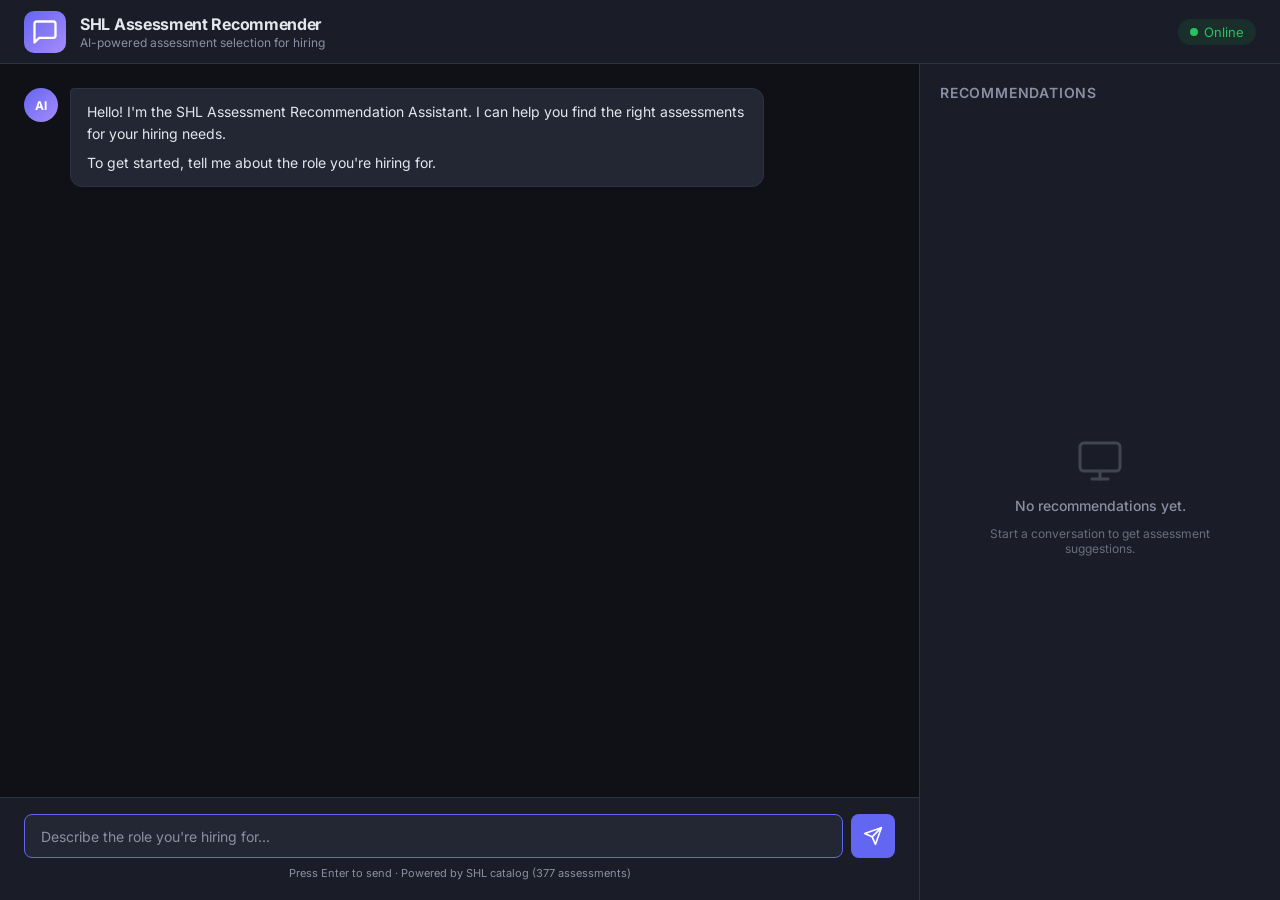
==== templates/index.html @ 1238c736 "Error fixes update" ====
<!DOCTYPE html>
<html lang="en">
<head>
  <meta charset="UTF-8">
  <meta name="viewport" content="width=device-width, initial-scale=1.0">
  <title>SHL Assessment Recommender</title>
  <meta name="description" content="Conversational AI agent for SHL assessment recommendations">
  <link rel="stylesheet" href="/static/style.css">
  <link rel="preconnect" href="https://fonts.googleapis.com">
  <link href="https://fonts.googleapis.com/css2?family=Inter:wght@400;500;600;700&display=swap" rel="stylesheet">
</head>
<body>

  <!-- Header -->
  <header id="app-header">
    <div class="header-inner">
      <div class="logo-group">
        <div class="logo-icon">
          <svg width="28" height="28" viewBox="0 0 24 24" fill="none" stroke="currentColor" stroke-width="2" stroke-linecap="round" stroke-linejoin="round">
            <path d="M21 15a2 2 0 0 1-2 2H7l-4 4V5a2 2 0 0 1 2-2h14a2 2 0 0 1 2 2z"/>
          </svg>
        </div>
        <div>
          <h1>SHL Assessment Recommender</h1>
          <p class="subtitle">AI-powered assessment selection for hiring</p>
        </div>
      </div>
      <div class="header-badge">
        <span class="dot"></span> Online
      </div>
    </div>
  </header>

  <!-- Main Content -->
  <main id="app-main">

    <!-- Chat Panel -->
    <section id="chat-panel">
      <div id="chat-messages">
        <div class="message assistant">
          <div class="message-avatar">AI</div>
          <div class="message-body">
            <p>Hello! I'm the SHL Assessment Recommendation Assistant. I can help you find the right assessments for your hiring needs.</p>
            <p>To get started, tell me about the role you're hiring for.</p>
          </div>
        </div>
      </div>

      <div id="chat-input-area">
        <div class="input-wrapper">
          <input type="text" id="user-input" placeholder="Describe the role you're hiring for..." autocomplete="off" />
          <button id="send-btn" title="Send message">
            <svg width="20" height="20" viewBox="0 0 24 24" fill="none" stroke="currentColor" stroke-width="2" stroke-linecap="round" stroke-linejoin="round">
              <line x1="22" y1="2" x2="11" y2="13"/>
              <polygon points="22 2 15 22 11 13 2 9 22 2"/>
            </svg>
          </button>
        </div>
        <p class="input-hint">Press Enter to send &middot; Powered by SHL catalog (377 assessments)</p>
      </div>
    </section>

    <!-- Recommendations Panel -->
    <aside id="rec-panel">
      <h2>Recommendations</h2>
      <div id="rec-list">
        <div class="rec-empty">
          <svg width="48" height="48" viewBox="0 0 24 24" fill="none" stroke="currentColor" stroke-width="1.5" stroke-linecap="round" stroke-linejoin="round" opacity="0.35">
            <rect x="2" y="3" width="20" height="14" rx="2" ry="2"/>
            <line x1="8" y1="21" x2="16" y2="21"/>
            <line x1="12" y1="17" x2="12" y2="21"/>
          </svg>
          <p>No recommendations yet.</p>
          <p class="rec-empty-sub">Start a conversation to get assessment suggestions.</p>
        </div>
      </div>
    </aside>

  </main>

  <script src="/static/script.js"></script>
</body>
</html>
---- static/style.css ----
/* ============================================
   SHL Assessment Recommender — Styles
   ============================================ */

:root {
  --bg:        #0f1117;
  --surface:   #1a1d27;
  --surface2:  #232734;
  --border:    #2d3244;
  --text:      #e4e6ed;
  --text-dim:  #8b8fa3;
  --accent:    #6366f1;
  --accent-hover: #818cf8;
  --user-bg:   #6366f1;
  --asst-bg:   #232734;
  --green:     #22c55e;
  --radius:    12px;
  --radius-sm: 8px;
}

* {
  margin: 0;
  padding: 0;
  box-sizing: border-box;
}

body {
  font-family: 'Inter', -apple-system, BlinkMacSystemFont, sans-serif;
  background: var(--bg);
  color: var(--text);
  height: 100vh;
  display: flex;
  flex-direction: column;
  overflow: hidden;
}

/* ---- HEADER ---- */
#app-header {
  background: var(--surface);
  border-bottom: 1px solid var(--border);
  padding: 0 24px;
  height: 64px;
  flex-shrink: 0;
}

.header-inner {
  max-width: 1400px;
  margin: 0 auto;
  height: 100%;
  display: flex;
  align-items: center;
  justify-content: space-between;
}

.logo-group {
  display: flex;
  align-items: center;
  gap: 14px;
}

.logo-icon {
  width: 42px;
  height: 42px;
  background: linear-gradient(135deg, var(--accent), #a78bfa);
  border-radius: 10px;
  display: flex;
  align-items: center;
  justify-content: center;
  color: #fff;
}

.header-inner h1 {
  font-size: 16px;
  font-weight: 700;
  letter-spacing: -0.3px;
}

.subtitle {
  font-size: 12px;
  color: var(--text-dim);
  margin-top: 1px;
}

.header-badge {
  font-size: 13px;
  color: var(--green);
  display: flex;
  align-items: center;
  gap: 6px;
  background: rgba(34,197,94,0.1);
  padding: 5px 12px;
  border-radius: 20px;
}

.dot {
  width: 8px;
  height: 8px;
  background: var(--green);
  border-radius: 50%;
}

/* ---- MAIN ---- */
#app-main {
  flex: 1;
  display: flex;
  overflow: hidden;
  max-width: 1400px;
  width: 100%;
  margin: 0 auto;
}

/* ---- CHAT PANEL ---- */
#chat-panel {
  flex: 1;
  display: flex;
  flex-direction: column;
  min-width: 0;
  border-right: 1px solid var(--border);
}

#chat-messages {
  flex: 1;
  overflow-y: auto;
  padding: 24px;
  display: flex;
  flex-direction: column;
  gap: 16px;
}

/* Scrollbar */
#chat-messages::-webkit-scrollbar {
  width: 6px;
}
#chat-messages::-webkit-scrollbar-track {
  background: transparent;
}
#chat-messages::-webkit-scrollbar-thumb {
  background: var(--border);
  border-radius: 3px;
}

/* ---- MESSAGES ---- */
.message {
  display: flex;
  gap: 12px;
  max-width: 85%;
}

.message.user {
  align-self: flex-end;
  flex-direction: row-reverse;
}

.message-avatar {
  width: 34px;
  height: 34px;
  border-radius: 50%;
  display: flex;
  align-items: center;
  justify-content: center;
  font-size: 12px;
  font-weight: 700;
  flex-shrink: 0;
}

.message.assistant .message-avatar {
  background: linear-gradient(135deg, var(--accent), #a78bfa);
  color: #fff;
}

.message.user .message-avatar {
  background: #3b3f51;
  color: var(--text-dim);
}

.message-body {
  padding: 12px 16px;
  border-radius: var(--radius);
  line-height: 1.55;
  font-size: 14px;
}

.message.assistant .message-body {
  background: var(--asst-bg);
  border: 1px solid var(--border);
  border-top-left-radius: 4px;
}

.message.user .message-body {
  background: var(--user-bg);
  color: #fff;
  border-top-right-radius: 4px;
}

.message-body p + p {
  margin-top: 8px;
}

/* Loading dots */
.typing-indicator {
  display: flex;
  gap: 5px;
  padding: 14px 18px;
}

.typing-indicator span {
  width: 8px;
  height: 8px;
  background: var(--text-dim);
  border-radius: 50%;
  animation: blink 1.2s infinite;
}
.typing-indicator span:nth-child(2) { animation-delay: 0.2s; }
.typing-indicator span:nth-child(3) { animation-delay: 0.4s; }

@keyframes blink {
  0%, 60%, 100% { opacity: 0.25; }
  30% { opacity: 1; }
}

/* ---- INPUT AREA ---- */
#chat-input-area {
  padding: 16px 24px 20px;
  border-top: 1px solid var(--border);
  background: var(--surface);
}

.input-wrapper {
  display: flex;
  gap: 8px;
}

#user-input {
  flex: 1;
  padding: 12px 16px;
  background: var(--surface2);
  border: 1px solid var(--border);
  border-radius: var(--radius-sm);
  color: var(--text);
  font-size: 14px;
  font-family: inherit;
  outline: none;
  transition: border-color 0.15s;
}

#user-input:focus {
  border-color: var(--accent);
}

#user-input::placeholder {
  color: var(--text-dim);
}

#send-btn {
  width: 44px;
  height: 44px;
  background: var(--accent);
  border: none;
  border-radius: var(--radius-sm);
  color: #fff;
  cursor: pointer;
  display: flex;
  align-items: center;
  justify-content: center;
  flex-shrink: 0;
  transition: background 0.15s;
}

#send-btn:hover {
  background: var(--accent-hover);
}

#send-btn:disabled {
  opacity: 0.4;
  cursor: not-allowed;
}

.input-hint {
  font-size: 11px;
  color: var(--text-dim);
  margin-top: 8px;
  text-align: center;
}

/* ---- RECOMMENDATIONS PANEL ---- */
#rec-panel {
  width: 360px;
  flex-shrink: 0;
  display: flex;
  flex-direction: column;
  background: var(--surface);
  overflow: hidden;
}

#rec-panel h2 {
  font-size: 14px;
  font-weight: 600;
  padding: 20px 20px 12px;
  color: var(--text-dim);
  text-transform: uppercase;
  letter-spacing: 0.8px;
}

#rec-list {
  flex: 1;
  overflow-y: auto;
  padding: 0 20px 20px;
  display: flex;
  flex-direction: column;
  gap: 10px;
}

#rec-list::-webkit-scrollbar {
  width: 6px;
}
#rec-list::-webkit-scrollbar-thumb {
  background: var(--border);
  border-radius: 3px;
}

/* Empty state */
.rec-empty {
  display: flex;
  flex-direction: column;
  align-items: center;
  justify-content: center;
  text-align: center;
  padding: 40px 20px;
  color: var(--text-dim);
  gap: 12px;
  height: 100%;
}

.rec-empty p {
  font-size: 14px;
  font-weight: 500;
}

.rec-empty-sub {
  font-size: 12px !important;
  font-weight: 400 !important;
  opacity: 0.7;
}

/* Recommendation card */
.rec-card {
  background: var(--surface2);
  border: 1px solid var(--border);
  border-radius: var(--radius-sm);
  padding: 14px 16px;
  transition: border-color 0.15s;
}

.rec-card:hover {
  border-color: var(--accent);
}

.rec-card-name {
  font-size: 14px;
  font-weight: 600;
  color: var(--text);
  margin-bottom: 6px;
}

.rec-card-meta {
  display: flex;
  align-items: center;
  justify-content: space-between;
  gap: 8px;
}

.rec-type-badge {
  font-size: 11px;
  font-weight: 600;
  padding: 3px 8px;
  border-radius: 4px;
  background: rgba(99,102,241,0.15);
  color: var(--accent-hover);
  letter-spacing: 0.5px;
}

.rec-card-link {
  font-size: 12px;
  color: var(--accent-hover);
  text-decoration: none;
}

.rec-card-link:hover {
  text-decoration: underline;
}

/* End of conversation banner */
.eoc-banner {
  text-align: center;
  padding: 10px;
  background: rgba(34,197,94,0.1);
  border: 1px solid rgba(34,197,94,0.2);
  border-radius: var(--radius-sm);
  color: var(--green);
  font-size: 13px;
  font-weight: 500;
  margin-top: 8px;
}

/* ---- RESPONSIVE ---- */
@media (max-width: 768px) {
  #app-main {
    flex-direction: column;
  }
  #chat-panel {
    border-right: none;
    border-bottom: 1px solid var(--border);
    flex: 1;
    min-height: 50vh;
  }
  #rec-panel {
    width: 100%;
    max-height: 40vh;
  }
}
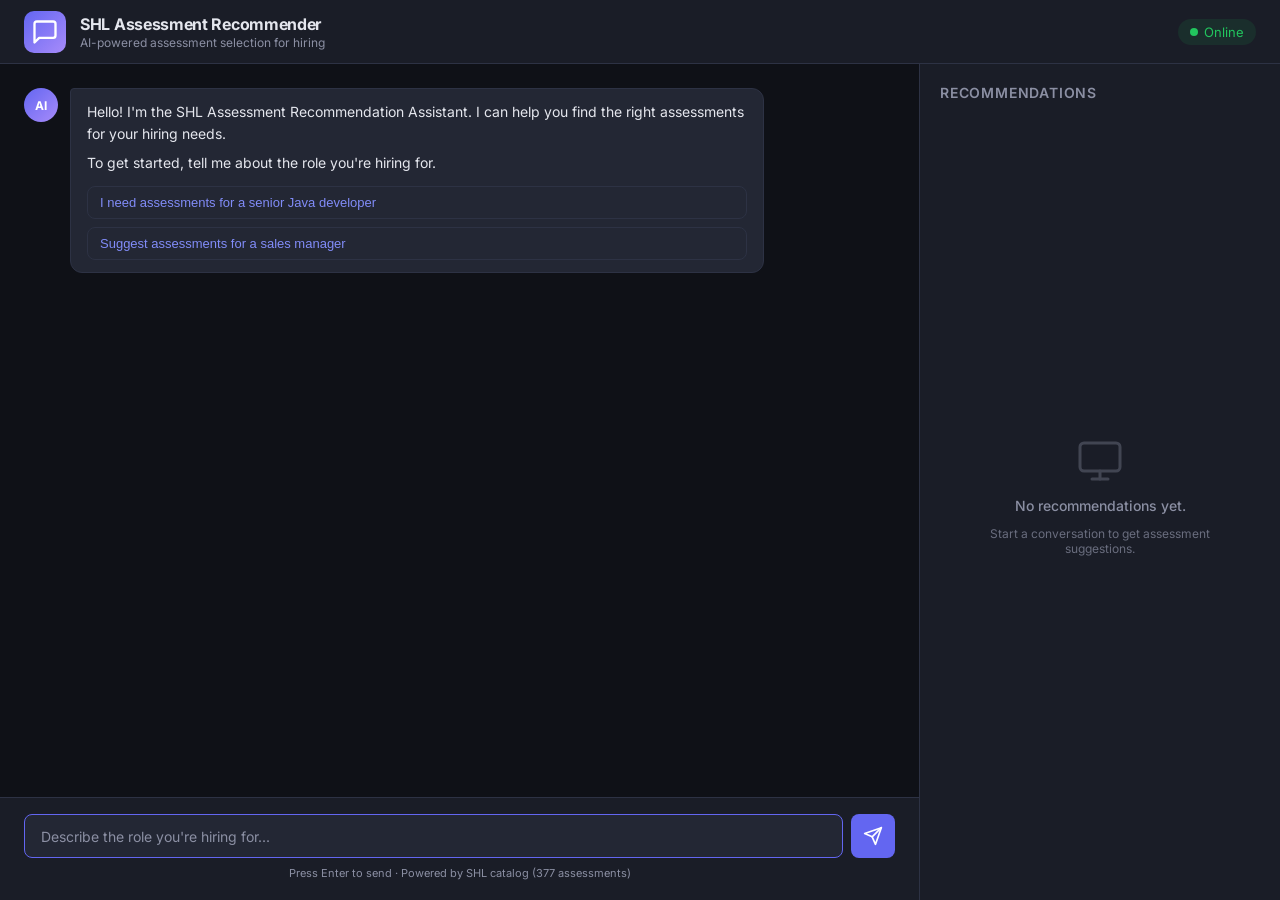
==== commit 95a1b22a: "Simple ui added for testing" ====
--- a/templates/index.html
+++ b/templates/index.html
@@ -42,6 +42,10 @@
           <div class="message-body">
             <p>Hello! I'm the SHL Assessment Recommendation Assistant. I can help you find the right assessments for your hiring needs.</p>
             <p>To get started, tell me about the role you're hiring for.</p>
+            <div class="sample-questions">
+              <button class="sample-btn" onclick="sendSample('I need assessments for a senior Java developer')">I need assessments for a senior Java developer</button>
+              <button class="sample-btn" onclick="sendSample('Suggest assessments for a sales manager')">Suggest assessments for a sales manager</button>
+            </div>
           </div>
         </div>
       </div>
--- a/static/style.css
+++ b/static/style.css
@@ -194,6 +194,31 @@
 
 .message-body p + p {
   margin-top: 8px;
+}
+
+/* Sample Questions */
+.sample-questions {
+  display: flex;
+  flex-direction: column;
+  gap: 8px;
+  margin-top: 12px;
+}
+
+.sample-btn {
+  background: var(--surface2);
+  border: 1px solid var(--border);
+  color: var(--accent-hover);
+  padding: 8px 12px;
+  border-radius: var(--radius-sm);
+  font-size: 13px;
+  text-align: left;
+  cursor: pointer;
+  transition: all 0.15s;
+}
+
+.sample-btn:hover {
+  background: var(--surface);
+  border-color: var(--accent);
 }
 
 /* Loading dots */
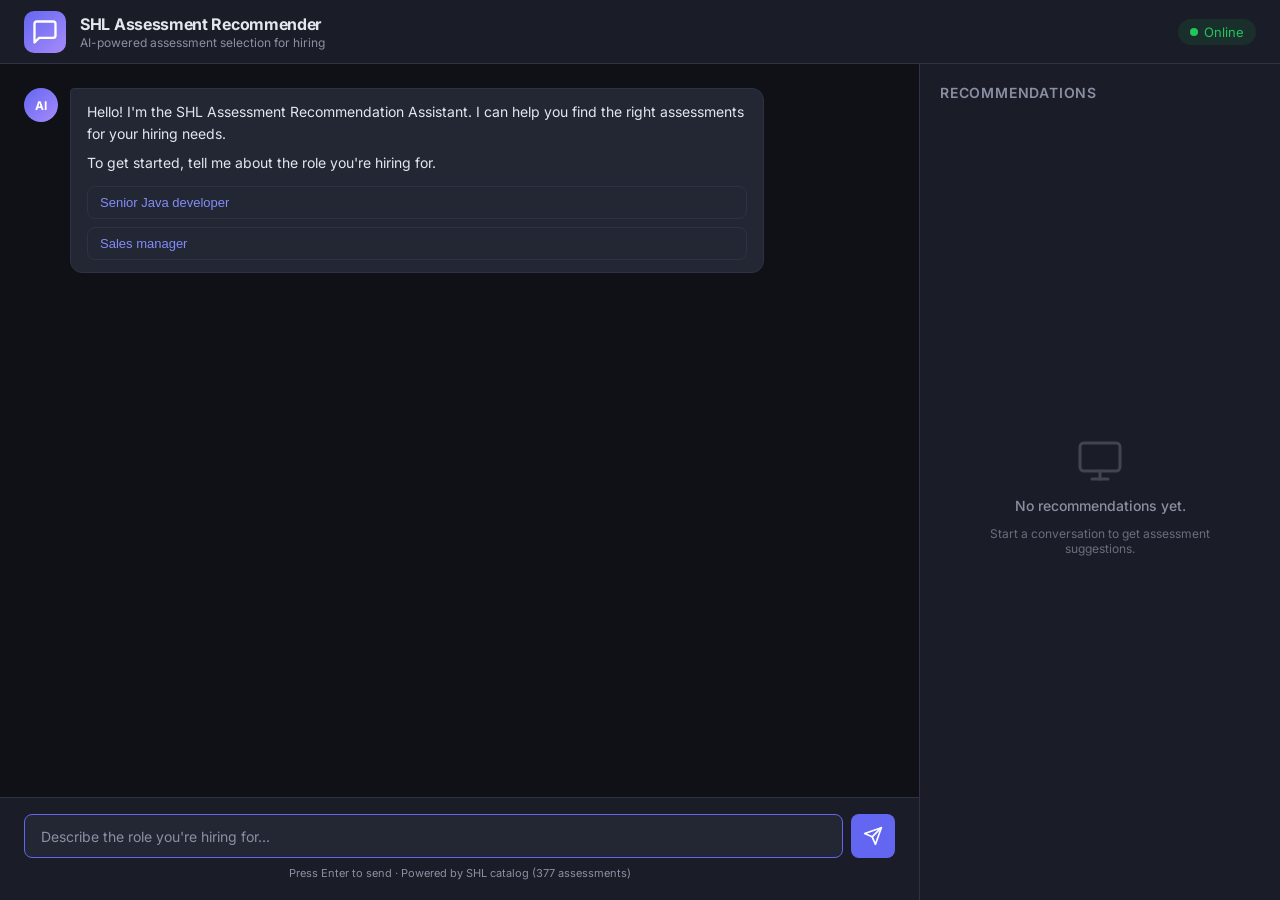
==== commit a8733c0c: "UI fixes" ====
--- a/templates/index.html
+++ b/templates/index.html
@@ -43,8 +43,8 @@
             <p>Hello! I'm the SHL Assessment Recommendation Assistant. I can help you find the right assessments for your hiring needs.</p>
             <p>To get started, tell me about the role you're hiring for.</p>
             <div class="sample-questions">
-              <button class="sample-btn" onclick="sendSample('I need assessments for a senior Java developer')">I need assessments for a senior Java developer</button>
-              <button class="sample-btn" onclick="sendSample('Suggest assessments for a sales manager')">Suggest assessments for a sales manager</button>
+              <button class="sample-btn" onclick="sendSample('I need assessments for a senior Java developer')">Senior Java developer</button>
+              <button class="sample-btn" onclick="sendSample('Suggest assessments for a sales manager')">Sales manager</button>
             </div>
           </div>
         </div>
